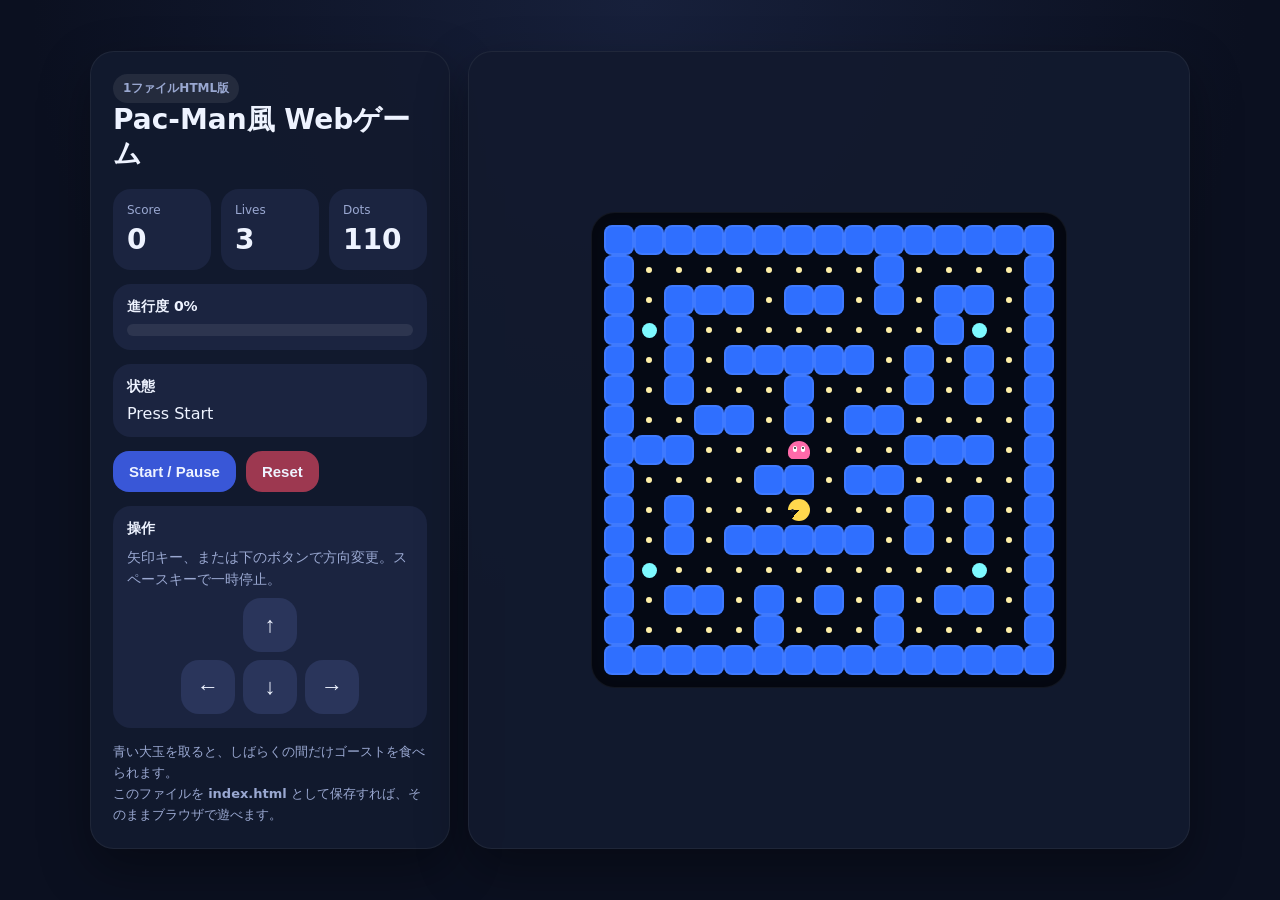
==== pacman.html @ 5f22911c "Rename pacman_like_web_game_single_html.html to pacman.html" ====
<!DOCTYPE html>
<html lang="ja">
<head>
  <meta charset="UTF-8" />
  <meta name="viewport" content="width=device-width, initial-scale=1.0" />
  <title>Pac-Man風 Webゲーム</title>
  <style>
    :root {
      --bg: #0b1020;
      --panel: #131a2e;
      --panel-2: #1b2440;
      --wall: #2f6fff;
      --dot: #fff0a8;
      --power: #7df9ff;
      --player: #ffd84d;
      --ghost: #ff6aa9;
      --ghost-scared: #7df9ff;
      --text: #eef3ff;
      --muted: #9aa8d1;
      --danger: #ff7676;
      --ok: #67e8a5;
    }

    * { box-sizing: border-box; }

    body {
      margin: 0;
      min-height: 100vh;
      font-family: system-ui, -apple-system, BlinkMacSystemFont, "Segoe UI", sans-serif;
      background: radial-gradient(circle at top, #17203b 0%, var(--bg) 55%);
      color: var(--text);
      display: flex;
      align-items: center;
      justify-content: center;
      padding: 20px;
    }

    .app {
      width: min(1100px, 100%);
      display: grid;
      grid-template-columns: 360px 1fr;
      gap: 18px;
    }

    .panel, .game-wrap {
      background: rgba(19, 26, 46, 0.94);
      border: 1px solid rgba(255, 255, 255, 0.06);
      border-radius: 24px;
      box-shadow: 0 20px 50px rgba(0, 0, 0, 0.35);
    }

    .panel {
      padding: 22px;
    }

    h1 {
      margin: 0 0 8px;
      font-size: 28px;
      line-height: 1.2;
    }

    .badge {
      display: inline-flex;
      align-items: center;
      gap: 6px;
      padding: 6px 10px;
      border-radius: 999px;
      background: rgba(255, 255, 255, 0.08);
      color: var(--muted);
      font-size: 12px;
      font-weight: 700;
    }

    .stats {
      display: grid;
      grid-template-columns: repeat(3, 1fr);
      gap: 10px;
      margin-top: 18px;
    }

    .stat {
      background: var(--panel-2);
      border-radius: 18px;
      padding: 14px;
    }

    .stat .label {
      color: var(--muted);
      font-size: 12px;
      margin-bottom: 6px;
    }

    .stat .value {
      font-size: 28px;
      font-weight: 800;
    }

    .section {
      margin-top: 14px;
      background: var(--panel-2);
      border-radius: 18px;
      padding: 14px;
    }

    .section-title {
      font-size: 14px;
      font-weight: 800;
      margin-bottom: 8px;
    }

    .progress {
      width: 100%;
      height: 12px;
      border-radius: 999px;
      background: rgba(255, 255, 255, 0.08);
      overflow: hidden;
      margin-top: 8px;
    }

    .progress-bar {
      height: 100%;
      width: 0%;
      background: linear-gradient(90deg, #67e8a5, #7df9ff);
      transition: width 0.18s linear;
    }

    .buttons {
      display: flex;
      flex-wrap: wrap;
      gap: 10px;
      margin-top: 14px;
    }

    button {
      appearance: none;
      border: 0;
      border-radius: 16px;
      background: #2a355b;
      color: var(--text);
      padding: 12px 16px;
      font-size: 15px;
      font-weight: 700;
      cursor: pointer;
      transition: transform 0.12s ease, opacity 0.12s ease, background 0.12s ease;
    }

    button:hover { opacity: 0.96; }
    button:active { transform: scale(0.97); }

    .primary { background: #3957d7; }
    .danger { background: #9d3850; }

    .controls {
      margin-top: 8px;
      display: grid;
      place-items: center;
      gap: 8px;
    }

    .row {
      display: flex;
      gap: 8px;
    }

    .arrow {
      width: 54px;
      height: 54px;
      border-radius: 18px;
      font-size: 22px;
    }

    .help {
      color: var(--muted);
      font-size: 14px;
      line-height: 1.6;
    }

    .game-wrap {
      padding: 18px;
      display: flex;
      align-items: center;
      justify-content: center;
      overflow: auto;
    }

    #game {
      background: #050914;
      border: 1px solid rgba(255, 255, 255, 0.05);
      border-radius: 24px;
      padding: 12px;
      display: grid;
      gap: 0;
      box-shadow: inset 0 0 20px rgba(0, 0, 0, 0.35);
    }

    .cell {
      width: 30px;
      height: 30px;
      position: relative;
      display: flex;
      align-items: center;
      justify-content: center;
      overflow: hidden;
      background: #050914;
    }

    .wall {
      background: var(--wall);
      border-radius: 8px;
      box-shadow: inset 0 0 0 2px rgba(255,255,255,0.08);
    }

    .dot {
      width: 6px;
      height: 6px;
      border-radius: 999px;
      background: var(--dot);
    }

    .power {
      width: 15px;
      height: 15px;
      border-radius: 999px;
      background: var(--power);
      animation: pulse 0.8s infinite;
    }

    @keyframes pulse {
      0%, 100% { transform: scale(1); }
      50% { transform: scale(1.25); }
    }

    .player {
      width: 22px;
      height: 22px;
      border-radius: 50%;
      background: conic-gradient(from 40deg, transparent 0 50deg, var(--player) 50deg 360deg);
      animation: chomp 0.35s infinite;
      position: relative;
    }

    .player::after {
      content: "";
      position: absolute;
      right: 3px;
      top: 9px;
      width: 3px;
      height: 3px;
      border-radius: 50%;
      background: #1d2333;
    }

    .dir-right { transform: rotate(0deg); }
    .dir-left { transform: rotate(180deg); }
    .dir-up { transform: rotate(270deg); }
    .dir-down { transform: rotate(90deg); }

    @keyframes chomp {
      0%, 100% { transform: scale(1); }
      50% { transform: scale(0.92); }
    }

    .ghost {
      width: 22px;
      height: 22px;
      position: relative;
      animation: float 0.7s infinite ease-in-out;
    }

    .ghost-body {
      position: absolute;
      left: 0;
      top: 2px;
      width: 22px;
      height: 18px;
      background: var(--ghost);
      border-radius: 12px 12px 6px 6px;
      overflow: hidden;
    }

    .ghost.scared .ghost-body { background: var(--ghost-scared); }

    .ghost-body::after {
      content: "";
      position: absolute;
      left: 0;
      right: 0;
      bottom: -2px;
      height: 8px;
      background:
        radial-gradient(circle at 3px 0, transparent 5px, currentColor 5px) 0 0 / 7px 8px repeat-x;
      color: inherit;
      opacity: 0.9;
    }

    .eyes {
      position: absolute;
      top: 7px;
      left: 5px;
      display: flex;
      gap: 4px;
    }

    .eye {
      width: 4px;
      height: 6px;
      border-radius: 999px;
      background: #fff;
      position: relative;
    }

    .eye::after {
      content: "";
      position: absolute;
      left: 1px;
      top: 1px;
      width: 2px;
      height: 2px;
      border-radius: 50%;
      background: #222;
    }

    @keyframes float {
      0%, 100% { transform: translateY(0); }
      50% { transform: translateY(-2px); }
    }

    .footer-note {
      margin-top: 14px;
      color: var(--muted);
      font-size: 13px;
      line-height: 1.6;
    }

    @media (max-width: 920px) {
      .app { grid-template-columns: 1fr; }
      .panel { order: 2; }
      .game-wrap { order: 1; }
    }

    @media (max-width: 520px) {
      body { padding: 12px; }
      .panel, .game-wrap { border-radius: 18px; }
      .stats { grid-template-columns: 1fr; }
      .cell { width: 22px; height: 22px; }
      .player, .ghost { width: 16px; height: 16px; }
      .ghost-body { width: 16px; height: 13px; }
      .eyes { top: 5px; left: 3px; gap: 3px; }
      .eye { width: 3px; height: 5px; }
      .power { width: 11px; height: 11px; }
    }
  </style>
</head>
<body>
  <div class="app">
    <div class="panel">
      <div class="badge">1ファイルHTML版</div>
      <h1>Pac-Man風 Webゲーム</h1>

      <div class="stats">
        <div class="stat">
          <div class="label">Score</div>
          <div class="value" id="score">0</div>
        </div>
        <div class="stat">
          <div class="label">Lives</div>
          <div class="value" id="lives">3</div>
        </div>
        <div class="stat">
          <div class="label">Dots</div>
          <div class="value" id="dots">0</div>
        </div>
      </div>

      <div class="section">
        <div class="section-title">進行度 <span id="progressText">0%</span></div>
        <div class="progress"><div class="progress-bar" id="progressBar"></div></div>
      </div>

      <div class="section">
        <div class="section-title">状態</div>
        <div id="status">Press Start</div>
      </div>

      <div class="buttons">
        <button class="primary" id="startBtn">Start / Pause</button>
        <button class="danger" id="resetBtn">Reset</button>
      </div>

      <div class="section">
        <div class="section-title">操作</div>
        <div class="help">矢印キー、または下のボタンで方向変更。スペースキーで一時停止。</div>
        <div class="controls">
          <div class="row"><button class="arrow" data-dir="up">↑</button></div>
          <div class="row">
            <button class="arrow" data-dir="left">←</button>
            <button class="arrow" data-dir="down">↓</button>
            <button class="arrow" data-dir="right">→</button>
          </div>
        </div>
      </div>

      <div class="footer-note">
        青い大玉を取ると、しばらくの間だけゴーストを食べられます。<br>
        このファイルを <strong>index.html</strong> として保存すれば、そのままブラウザで遊べます。
      </div>
    </div>

    <div class="game-wrap">
      <div id="game"></div>
    </div>
  </div>

  <script>
    const CELL = 30;
    const TICK_MS = 180;
    const RAW_MAP = [
      '###############',
      '#........#....#',
      '#.###.##.#.##.#',
      '#o#........#o.#',
      '#.#.#####.#.#.#',
      '#.#...#...#.#.#',
      '#..##.#.##....#',
      '###...G...###.#',
      '#....##.##....#',
      '#.#...P...#.#.#',
      '#.#.#####.#.#.#',
      '#o..........o.#',
      '#.##.#.#.#.##.#',
      '#....#...#....#',
      '###############'
    ];

    const DIRS = {
      up: { x: 0, y: -1, name: 'up' },
      down: { x: 0, y: 1, name: 'down' },
      left: { x: -1, y: 0, name: 'left' },
      right: { x: 1, y: 0, name: 'right' }
    };

    const gameEl = document.getElementById('game');
    const scoreEl = document.getElementById('score');
    const livesEl = document.getElementById('lives');
    const dotsEl = document.getElementById('dots');
    const statusEl = document.getElementById('status');
    const progressBarEl = document.getElementById('progressBar');
    const progressTextEl = document.getElementById('progressText');
    const startBtn = document.getElementById('startBtn');
    const resetBtn = document.getElementById('resetBtn');

    let state;
    let nextDir = 'left';
    let timer = null;

    function cloneMap(map) {
      return map.map(row => row.split(''));
    }

    function findChar(grid, char) {
      for (let y = 0; y < grid.length; y++) {
        for (let x = 0; x < grid[y].length; x++) {
          if (grid[y][x] === char) return { x, y };
        }
      }
      return { x: 1, y: 1 };
    }

    function countDots(grid) {
      let total = 0;
      grid.forEach(row => row.forEach(cell => {
        if (cell === '.' || cell === 'o') total += 1;
      }));
      return total;
    }

    function isWall(grid, x, y) {
      return grid[y] && grid[y][x] === '#';
    }

    function randomGhostStep(grid, ghost, pacman) {
      const choices = Object.values(DIRS)
        .map(dir => ({ ...dir, x2: ghost.x + dir.x, y2: ghost.y + dir.y }))
        .filter(dir => !isWall(grid, dir.x2, dir.y2));

      if (!choices.length) return ghost;

      const towardPacman = [...choices].sort((a, b) => {
        const da = Math.abs(a.x2 - pacman.x) + Math.abs(a.y2 - pacman.y);
        const db = Math.abs(b.x2 - pacman.x) + Math.abs(b.y2 - pacman.y);
        return da - db;
      });

      const chosen = Math.random() < 0.7
        ? towardPacman[0]
        : choices[Math.floor(Math.random() * choices.length)];

      return { x: chosen.x2, y: chosen.y2, dir: chosen.name };
    }

    function getInitialState() {
      const grid = cloneMap(RAW_MAP);
      const pacman = findChar(grid, 'P');
      const ghostStart = findChar(grid, 'G');
      grid[pacman.y][pacman.x] = ' ';
      grid[ghostStart.y][ghostStart.x] = ' ';

      return {
        grid,
        pacman: { ...pacman, dir: 'left' },
        ghost: { ...ghostStart, dir: 'left' },
        score: 0,
        lives: 3,
        remainingDots: countDots(grid),
        totalDots: countDots(grid),
        running: false,
        status: 'Press Start',
        poweredTicks: 0,
        gameOver: false,
        win: false
      };
    }

    function drawPlayer(dir) {
      const wrap = document.createElement('div');
      wrap.className = `player dir-${dir}`;
      return wrap;
    }

    function drawGhost(scared) {
      const wrap = document.createElement('div');
      wrap.className = `ghost${scared ? ' scared' : ''}`;
      wrap.style.color = scared ? 'var(--ghost-scared)' : 'var(--ghost)';
      wrap.innerHTML = `
        <div class="ghost-body"></div>
        <div class="eyes">
          <div class="eye"></div>
          <div class="eye"></div>
        </div>
      `;
      return wrap;
    }

    function render() {
      const cols = state.grid[0].length;
      gameEl.style.gridTemplateColumns = `repeat(${cols}, ${CELL}px)`;
      gameEl.innerHTML = '';

      for (let y = 0; y < state.grid.length; y++) {
        for (let x = 0; x < state.grid[y].length; x++) {
          const cell = document.createElement('div');
          cell.className = 'cell';

          const tile = state.grid[y][x];
          const isPacman = state.pacman.x === x && state.pacman.y === y;
          const isGhost = state.ghost.x === x && state.ghost.y === y;
          const scared = state.poweredTicks > 0;

          if (tile === '#') cell.classList.add('wall');
          if (!isPacman && !isGhost && tile === '.') {
            const dot = document.createElement('div');
            dot.className = 'dot';
            cell.appendChild(dot);
          }
          if (!isPacman && !isGhost && tile === 'o') {
            const power = document.createElement('div');
            power.className = 'power';
            cell.appendChild(power);
          }
          if (isPacman) cell.appendChild(drawPlayer(state.pacman.dir));
          if (isGhost) cell.appendChild(drawGhost(scared));

          gameEl.appendChild(cell);
        }
      }

      scoreEl.textContent = state.score;
      livesEl.textContent = state.lives;
      dotsEl.textContent = state.remainingDots;
      statusEl.textContent = state.status;
      const progress = Math.round(((state.totalDots - state.remainingDots) / state.totalDots) * 100);
      progressBarEl.style.width = progress + '%';
      progressTextEl.textContent = progress + '%';
    }

    function syncTimer() {
      if (timer) clearInterval(timer);
      if (state.running && !state.gameOver && !state.win) {
        timer = setInterval(() => {
          tick();
        }, TICK_MS);
      }
    }

    function loseLifeKeepBoard() {
      const fresh = getInitialState();
      state.pacman = { ...fresh.pacman, dir: state.pacman.dir };
      state.ghost = { ...fresh.ghost, dir: 'left' };
      state.poweredTicks = 0;
    }

    function tick() {
      const grid = state.grid.map(row => [...row]);
      let pacman = { ...state.pacman };
      let ghost = { ...state.ghost };
      let score = state.score;
      let lives = state.lives;
      let remainingDots = state.remainingDots;
      let poweredTicks = Math.max(0, state.poweredTicks - 1);
      let running = state.running;
      let status = state.status;
      let gameOver = state.gameOver;
      let win = state.win;

      const desired = DIRS[nextDir];
      if (desired && !isWall(grid, pacman.x + desired.x, pacman.y + desired.y)) {
        pacman.dir = desired.name;
      }

      const current = DIRS[pacman.dir] || DIRS.left;
      const nextX = pacman.x + current.x;
      const nextY = pacman.y + current.y;
      if (!isWall(grid, nextX, nextY)) {
        pacman.x = nextX;
        pacman.y = nextY;
      }

      const tile = grid[pacman.y][pacman.x];
      if (tile === '.') {
        grid[pacman.y][pacman.x] = ' ';
        score += 10;
        remainingDots -= 1;
      } else if (tile === 'o') {
        grid[pacman.y][pacman.x] = ' ';
        score += 50;
        remainingDots -= 1;
        poweredTicks = 24;
        status = 'Power mode! Ghost is scared';
      }

      ghost = randomGhostStep(grid, ghost, pacman);

      if (ghost.x === pacman.x && ghost.y === pacman.y) {
        if (poweredTicks > 0) {
          score += 200;
          const restart = findChar(cloneMap(RAW_MAP), 'G');
          ghost = { ...restart, dir: 'left' };
          status = 'Ghost eaten!';
        } else {
          lives -= 1;
          if (lives <= 0) {
            running = false;
            gameOver = true;
            status = 'Game Over';
          } else {
            state.grid = grid;
            state.score = score;
            state.lives = lives;
            state.remainingDots = remainingDots;
            state.status = `Ouch! Lives left: ${lives}`;
            state.poweredTicks = 0;
            loseLifeKeepBoard();
            render();
            syncTimer();
            return;
          }
        }
      }

      if (remainingDots <= 0) {
        running = false;
        win = true;
        status = 'Stage Clear!';
      } else if (!gameOver && poweredTicks === 0 && status === 'Power mode! Ghost is scared') {
        status = 'Keep going';
      }

      state = {
        ...state,
        grid,
        pacman,
        ghost,
        score,
        lives,
        remainingDots,
        poweredTicks,
        running,
        status,
        gameOver,
        win
      };

      render();
      syncTimer();
    }

    function toggleStartPause() {
      if (state.gameOver || state.win) {
        state.status = 'Reset to play again';
        render();
        return;
      }
      state.running = !state.running;
      state.status = state.running ? 'Playing' : 'Paused';
      render();
      syncTimer();
    }

    function resetGame() {
      state = getInitialState();
      nextDir = 'left';
      render();
      syncTimer();
    }

    document.addEventListener('keydown', (e) => {
      if (e.key === 'ArrowUp') { e.preventDefault(); nextDir = 'up'; }
      if (e.key === 'ArrowDown') { e.preventDefault(); nextDir = 'down'; }
      if (e.key === 'ArrowLeft') { e.preventDefault(); nextDir = 'left'; }
      if (e.key === 'ArrowRight') { e.preventDefault(); nextDir = 'right'; }
      if (e.key === ' ') {
        e.preventDefault();
        toggleStartPause();
      }
    });

    document.querySelectorAll('[data-dir]').forEach(btn => {
      btn.addEventListener('click', () => {
        nextDir = btn.dataset.dir;
      });
    });

    startBtn.addEventListener('click', toggleStartPause);
    resetBtn.addEventListener('click', resetGame);

    resetGame();
  </script>
</body>
</html>
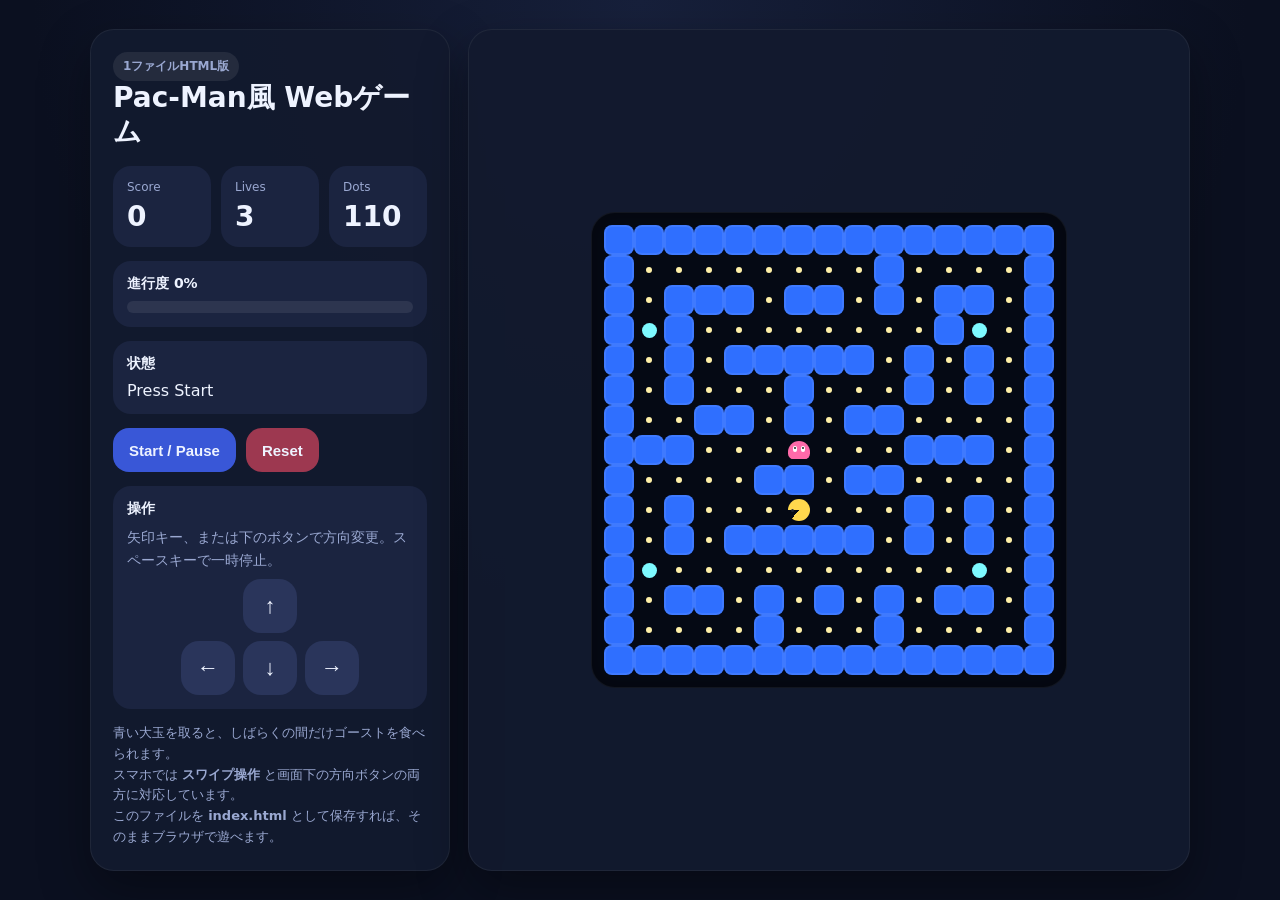
==== commit 5e1d6bb5: "Add files via upload" ====
--- a/pacman.html
+++ b/pacman.html
@@ -2,7 +2,7 @@
 <html lang="ja">
 <head>
   <meta charset="UTF-8" />
-  <meta name="viewport" content="width=device-width, initial-scale=1.0" />
+  <meta name="viewport" content="width=device-width, initial-scale=1.0, maximum-scale=1.0, user-scalable=no, viewport-fit=cover" />
   <title>Pac-Man風 Webゲーム</title>
   <style>
     :root {
@@ -42,6 +42,11 @@
       gap: 18px;
     }
 
+    html, body {
+      touch-action: manipulation;
+      overscroll-behavior: none;
+    }
+
     .panel, .game-wrap {
       background: rgba(19, 26, 46, 0.94);
       border: 1px solid rgba(255, 255, 255, 0.06);
@@ -142,6 +147,8 @@
       font-weight: 700;
       cursor: pointer;
       transition: transform 0.12s ease, opacity 0.12s ease, background 0.12s ease;
+      touch-action: manipulation;
+      min-height: 44px;
     }
 
     button:hover { opacity: 0.96; }
@@ -155,6 +162,9 @@
       display: grid;
       place-items: center;
       gap: 8px;
+      user-select: none;
+      -webkit-user-select: none;
+      -webkit-touch-callout: none;
     }
 
     .row {
@@ -181,6 +191,7 @@
       align-items: center;
       justify-content: center;
       overflow: auto;
+      position: relative;
     }
 
     #game {
@@ -191,6 +202,7 @@
       display: grid;
       gap: 0;
       box-shadow: inset 0 0 20px rgba(0, 0, 0, 0.35);
+      touch-action: none;
     }
 
     .cell {
@@ -339,15 +351,43 @@
     }
 
     @media (max-width: 520px) {
-      body { padding: 12px; }
-      .panel, .game-wrap { border-radius: 18px; }
-      .stats { grid-template-columns: 1fr; }
-      .cell { width: 22px; height: 22px; }
-      .player, .ghost { width: 16px; height: 16px; }
-      .ghost-body { width: 16px; height: 13px; }
-      .eyes { top: 5px; left: 3px; gap: 3px; }
-      .eye { width: 3px; height: 5px; }
-      .power { width: 11px; height: 11px; }
+      body {
+        padding: 8px;
+        align-items: stretch;
+      }
+      .app {
+        gap: 10px;
+      }
+      .panel, .game-wrap {
+        border-radius: 18px;
+      }
+      .panel {
+        padding: 14px;
+      }
+      h1 {
+        font-size: 24px;
+      }
+      .stats {
+        grid-template-columns: repeat(3, 1fr);
+      }
+      .stat {
+        padding: 10px;
+      }
+      .stat .value {
+        font-size: 22px;
+      }
+      .buttons {
+        display: grid;
+        grid-template-columns: 1fr 1fr;
+      }
+      .arrow {
+        width: 64px;
+        height: 64px;
+        font-size: 26px;
+      }
+      .footer-note {
+        font-size: 12px;
+      }
     }
   </style>
 </head>
@@ -402,6 +442,7 @@
 
       <div class="footer-note">
         青い大玉を取ると、しばらくの間だけゴーストを食べられます。<br>
+        スマホでは <strong>スワイプ操作</strong> と画面下の方向ボタンの両方に対応しています。<br>
         このファイルを <strong>index.html</strong> として保存すれば、そのままブラウザで遊べます。
       </div>
     </div>
@@ -412,7 +453,7 @@
   </div>
 
   <script>
-    const CELL = 30;
+    let CELL = 30;
     const TICK_MS = 180;
     const RAW_MAP = [
       '###############',
@@ -452,6 +493,8 @@
     let state;
     let nextDir = 'left';
     let timer = null;
+    let touchStartX = 0;
+    let touchStartY = 0;
 
     function cloneMap(map) {
       return map.map(row => row.split(''));
@@ -581,6 +624,14 @@
       const progress = Math.round(((state.totalDots - state.remainingDots) / state.totalDots) * 100);
       progressBarEl.style.width = progress + '%';
       progressTextEl.textContent = progress + '%';
+    }
+
+    function updateCellSize() {
+      const cols = RAW_MAP[0].length;
+      const available = Math.min(window.innerWidth - 40, 560);
+      const base = Math.floor((available - 24) / cols);
+      CELL = Math.max(20, Math.min(30, base));
+      if (state) render();
     }
 
     function syncTimer() {
@@ -725,14 +776,55 @@
     });
 
     document.querySelectorAll('[data-dir]').forEach(btn => {
-      btn.addEventListener('click', () => {
+      const setDirection = () => {
         nextDir = btn.dataset.dir;
-      });
+      };
+      btn.addEventListener('click', setDirection);
+      btn.addEventListener('touchstart', (e) => {
+        e.preventDefault();
+        setDirection();
+      }, { passive: false });
     });
 
+    gameEl.addEventListener('touchstart', (e) => {
+      const touch = e.touches[0];
+      touchStartX = touch.clientX;
+      touchStartY = touch.clientY;
+    }, { passive: true });
+
+    gameEl.addEventListener('touchmove', (e) => {
+      e.preventDefault();
+    }, { passive: false });
+
+    gameEl.addEventListener('touchend', (e) => {
+      const touch = e.changedTouches[0];
+      const dx = touch.clientX - touchStartX;
+      const dy = touch.clientY - touchStartY;
+      const absX = Math.abs(dx);
+      const absY = Math.abs(dy);
+      if (Math.max(absX, absY) < 20) return;
+      if (absX > absY) {
+        nextDir = dx > 0 ? 'right' : 'left';
+      } else {
+        nextDir = dy > 0 ? 'down' : 'up';
+      }
+    }, { passive: true });
+
+    window.addEventListener('resize', updateCellSize);
+
     startBtn.addEventListener('click', toggleStartPause);
+    startBtn.addEventListener('touchstart', (e) => {
+      e.preventDefault();
+      toggleStartPause();
+    }, { passive: false });
+
     resetBtn.addEventListener('click', resetGame);
-
+    resetBtn.addEventListener('touchstart', (e) => {
+      e.preventDefault();
+      resetGame();
+    }, { passive: false });
+
+    updateCellSize();
     resetGame();
   </script>
 </body>
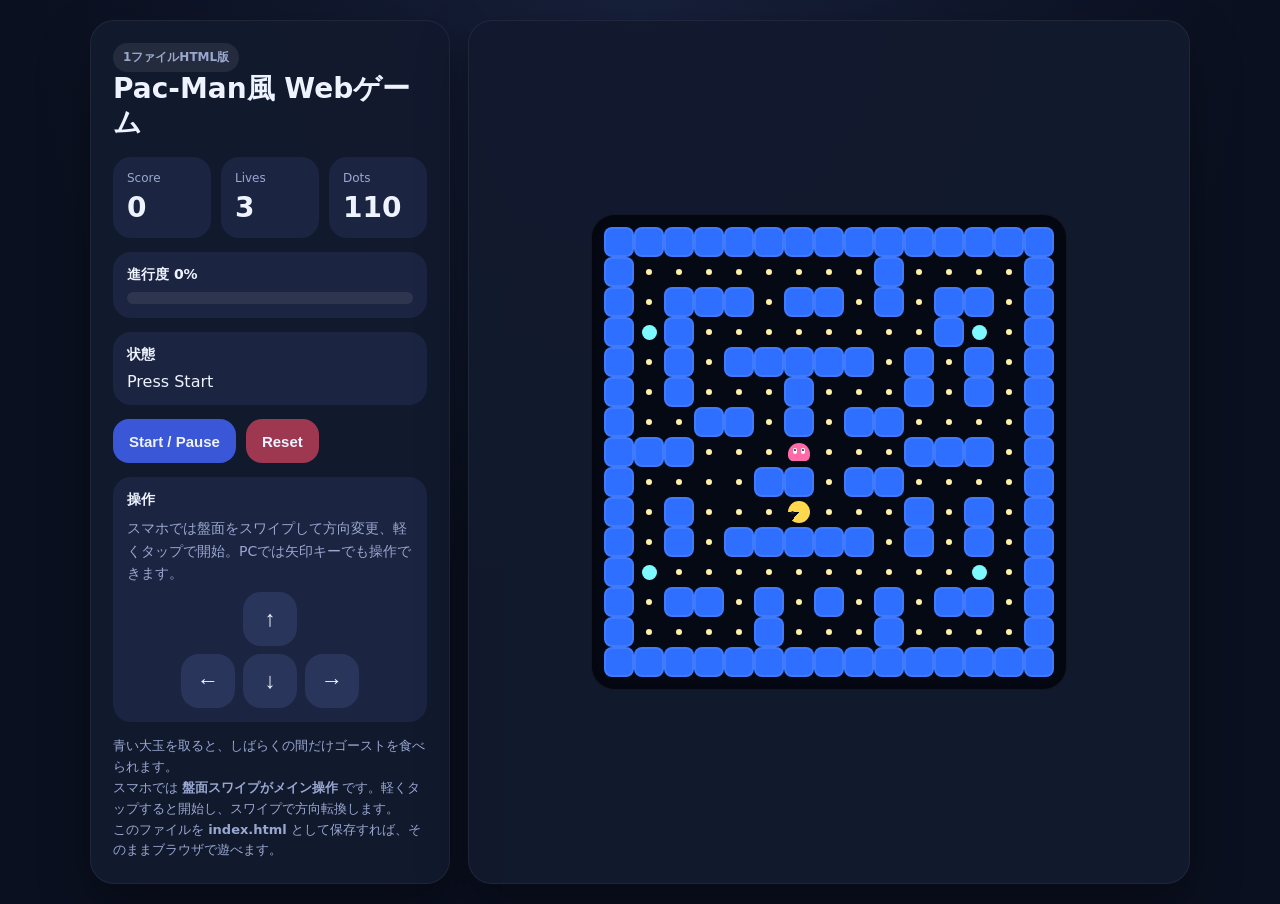
==== commit 0ee8d6e2: "Add files via upload" ====
--- a/pacman.html
+++ b/pacman.html
@@ -192,6 +192,9 @@
       justify-content: center;
       overflow: auto;
       position: relative;
+      touch-action: none;
+      user-select: none;
+      -webkit-user-select: none;
     }
 
     #game {
@@ -379,6 +382,9 @@
       .buttons {
         display: grid;
         grid-template-columns: 1fr 1fr;
+      }
+      .section .controls {
+        display: none;
       }
       .arrow {
         width: 64px;
@@ -429,7 +435,7 @@
 
       <div class="section">
         <div class="section-title">操作</div>
-        <div class="help">矢印キー、または下のボタンで方向変更。スペースキーで一時停止。</div>
+        <div class="help">スマホでは盤面をスワイプして方向変更、軽くタップで開始。PCでは矢印キーでも操作できます。</div>
         <div class="controls">
           <div class="row"><button class="arrow" data-dir="up">↑</button></div>
           <div class="row">
@@ -442,7 +448,7 @@
 
       <div class="footer-note">
         青い大玉を取ると、しばらくの間だけゴーストを食べられます。<br>
-        スマホでは <strong>スワイプ操作</strong> と画面下の方向ボタンの両方に対応しています。<br>
+        スマホでは <strong>盤面スワイプがメイン操作</strong> です。軽くタップすると開始し、スワイプで方向転換します。<br>
         このファイルを <strong>index.html</strong> として保存すれば、そのままブラウザで遊べます。
       </div>
     </div>
@@ -493,8 +499,9 @@
     let state;
     let nextDir = 'left';
     let timer = null;
-    let touchStartX = 0;
-    let touchStartY = 0;
+    let pointerStartX = 0;
+    let pointerStartY = 0;
+    let activePointerId = null;
 
     function cloneMap(map) {
       return map.map(row => row.split(''));
@@ -632,6 +639,24 @@
       const base = Math.floor((available - 24) / cols);
       CELL = Math.max(20, Math.min(30, base));
       if (state) render();
+    }
+
+    function bindPress(el, handler) {
+      let touched = false;
+
+      el.addEventListener('touchend', (e) => {
+        e.preventDefault();
+        touched = true;
+        handler(e);
+        setTimeout(() => {
+          touched = false;
+        }, 400);
+      }, { passive: false });
+
+      el.addEventListener('click', (e) => {
+        if (touched) return;
+        handler(e);
+      });
     }
 
     function syncTimer() {
@@ -776,53 +801,55 @@
     });
 
     document.querySelectorAll('[data-dir]').forEach(btn => {
-      const setDirection = () => {
+      bindPress(btn, () => {
         nextDir = btn.dataset.dir;
-      };
-      btn.addEventListener('click', setDirection);
-      btn.addEventListener('touchstart', (e) => {
-        e.preventDefault();
-        setDirection();
-      }, { passive: false });
+      });
     });
 
-    gameEl.addEventListener('touchstart', (e) => {
-      const touch = e.touches[0];
-      touchStartX = touch.clientX;
-      touchStartY = touch.clientY;
-    }, { passive: true });
-
-    gameEl.addEventListener('touchmove', (e) => {
-      e.preventDefault();
-    }, { passive: false });
-
-    gameEl.addEventListener('touchend', (e) => {
-      const touch = e.changedTouches[0];
-      const dx = touch.clientX - touchStartX;
-      const dy = touch.clientY - touchStartY;
+    function handleBoardGestureEnd(clientX, clientY) {
+      const dx = clientX - pointerStartX;
+      const dy = clientY - pointerStartY;
       const absX = Math.abs(dx);
       const absY = Math.abs(dy);
-      if (Math.max(absX, absY) < 20) return;
+
+      if (Math.max(absX, absY) < 14) {
+        if (!state.running && !state.gameOver && !state.win) {
+          toggleStartPause();
+        }
+        return;
+      }
+
       if (absX > absY) {
         nextDir = dx > 0 ? 'right' : 'left';
       } else {
         nextDir = dy > 0 ? 'down' : 'up';
       }
-    }, { passive: true });
+
+      if (!state.running && !state.gameOver && !state.win) {
+        toggleStartPause();
+      }
+    }
+
+    gameEl.addEventListener('pointerdown', (e) => {
+      activePointerId = e.pointerId;
+      pointerStartX = e.clientX;
+      pointerStartY = e.clientY;
+    });
+
+    gameEl.addEventListener('pointerup', (e) => {
+      if (activePointerId !== null && e.pointerId !== activePointerId) return;
+      handleBoardGestureEnd(e.clientX, e.clientY);
+      activePointerId = null;
+    });
+
+    gameEl.addEventListener('pointercancel', () => {
+      activePointerId = null;
+    });
 
     window.addEventListener('resize', updateCellSize);
 
-    startBtn.addEventListener('click', toggleStartPause);
-    startBtn.addEventListener('touchstart', (e) => {
-      e.preventDefault();
-      toggleStartPause();
-    }, { passive: false });
-
-    resetBtn.addEventListener('click', resetGame);
-    resetBtn.addEventListener('touchstart', (e) => {
-      e.preventDefault();
-      resetGame();
-    }, { passive: false });
+    bindPress(startBtn, toggleStartPause);
+    bindPress(resetBtn, resetGame);
 
     updateCellSize();
     resetGame();
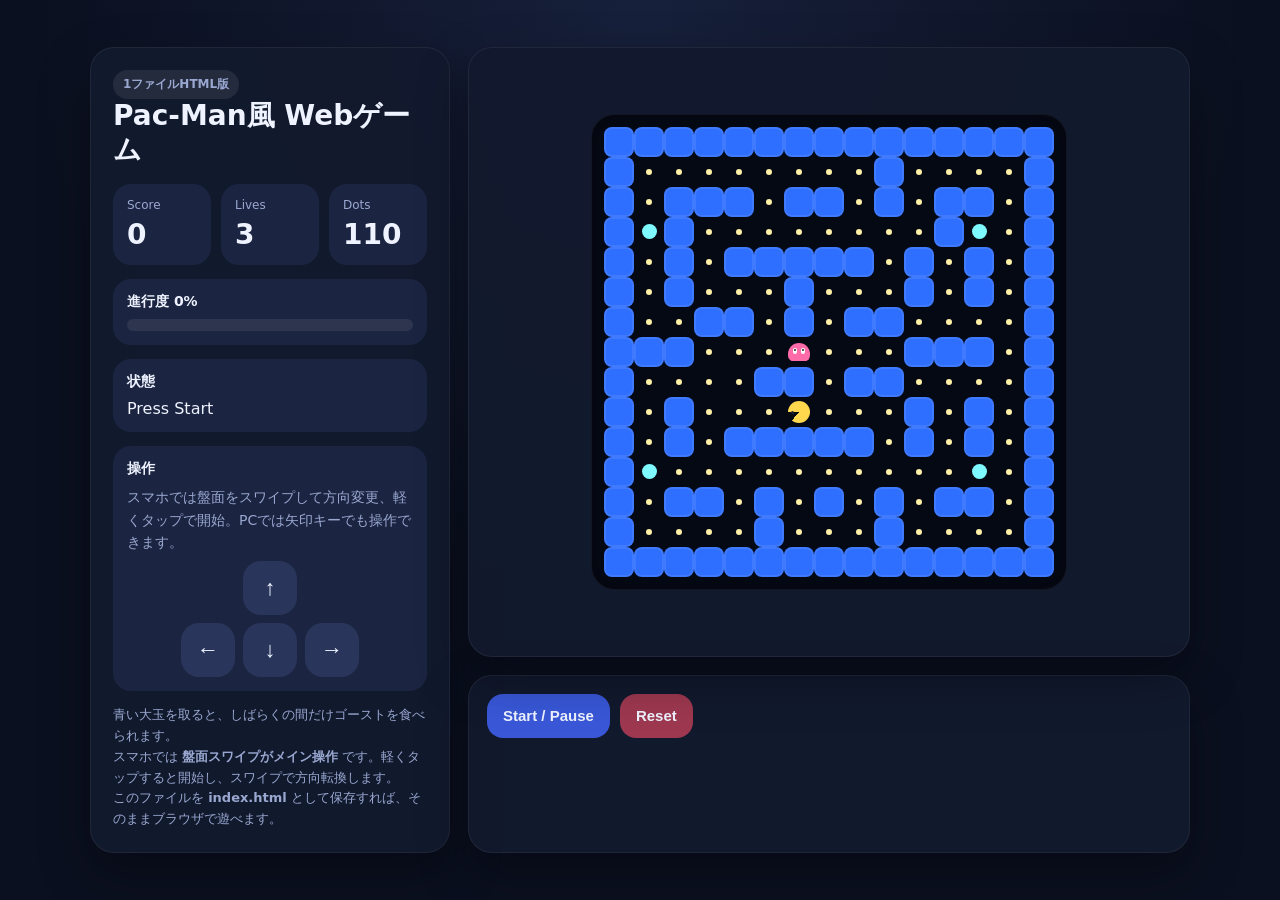
==== commit d44d5213: "Add files via upload" ====
--- a/pacman.html
+++ b/pacman.html
@@ -39,6 +39,9 @@
       width: min(1100px, 100%);
       display: grid;
       grid-template-columns: 360px 1fr;
+      grid-template-areas:
+        "panel game"
+        "panel action";
       gap: 18px;
     }
 
@@ -47,7 +50,7 @@
       overscroll-behavior: none;
     }
 
-    .panel, .game-wrap {
+    .panel, .game-wrap, .action-panel {
       background: rgba(19, 26, 46, 0.94);
       border: 1px solid rgba(255, 255, 255, 0.06);
       border-radius: 24px;
@@ -55,7 +58,13 @@
     }
 
     .panel {
+      grid-area: panel;
       padding: 22px;
+    }
+
+    .action-panel {
+      grid-area: action;
+      padding: 18px;
     }
 
     h1 {
@@ -133,7 +142,6 @@
       display: flex;
       flex-wrap: wrap;
       gap: 10px;
-      margin-top: 14px;
     }
 
     button {
@@ -186,6 +194,7 @@
     }
 
     .game-wrap {
+      grid-area: game;
       padding: 18px;
       display: flex;
       align-items: center;
@@ -348,9 +357,13 @@
     }
 
     @media (max-width: 920px) {
-      .app { grid-template-columns: 1fr; }
-      .panel { order: 2; }
-      .game-wrap { order: 1; }
+      .app {
+        grid-template-columns: 1fr;
+        grid-template-areas:
+          "panel"
+          "game"
+          "action";
+      }
     }
 
     @media (max-width: 520px) {
@@ -428,11 +441,6 @@
         <div id="status">Press Start</div>
       </div>
 
-      <div class="buttons">
-        <button class="primary" id="startBtn">Start / Pause</button>
-        <button class="danger" id="resetBtn">Reset</button>
-      </div>
-
       <div class="section">
         <div class="section-title">操作</div>
         <div class="help">スマホでは盤面をスワイプして方向変更、軽くタップで開始。PCでは矢印キーでも操作できます。</div>
@@ -455,6 +463,13 @@
 
     <div class="game-wrap">
       <div id="game"></div>
+    </div>
+
+    <div class="action-panel">
+      <div class="buttons">
+        <button class="primary" id="startBtn">Start / Pause</button>
+        <button class="danger" id="resetBtn">Reset</button>
+      </div>
     </div>
   </div>
 
